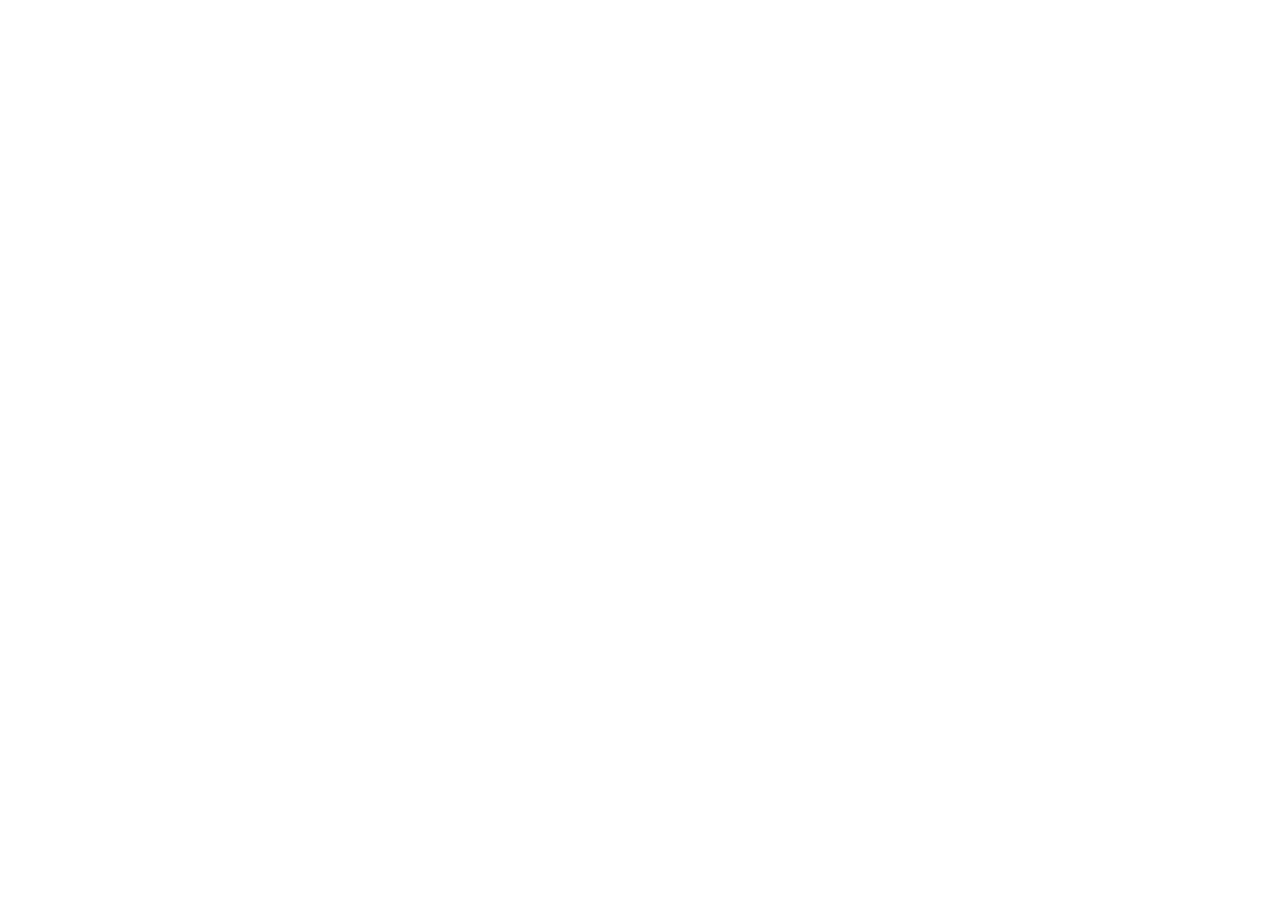
==== app/index.html @ 64a7fef6 "Create index.html" ====
<!-- Copyright (c) 2026 Abod Ahmed. All rights reserved. -->
<!doctype html><meta charset=utf-8><meta name=viewport content="width=device-width,initial-scale=1"><div id=root></div><title>Yalla Safar</title><link rel=stylesheet href=main.css><script src=config.js></script><script src=main.js></script>
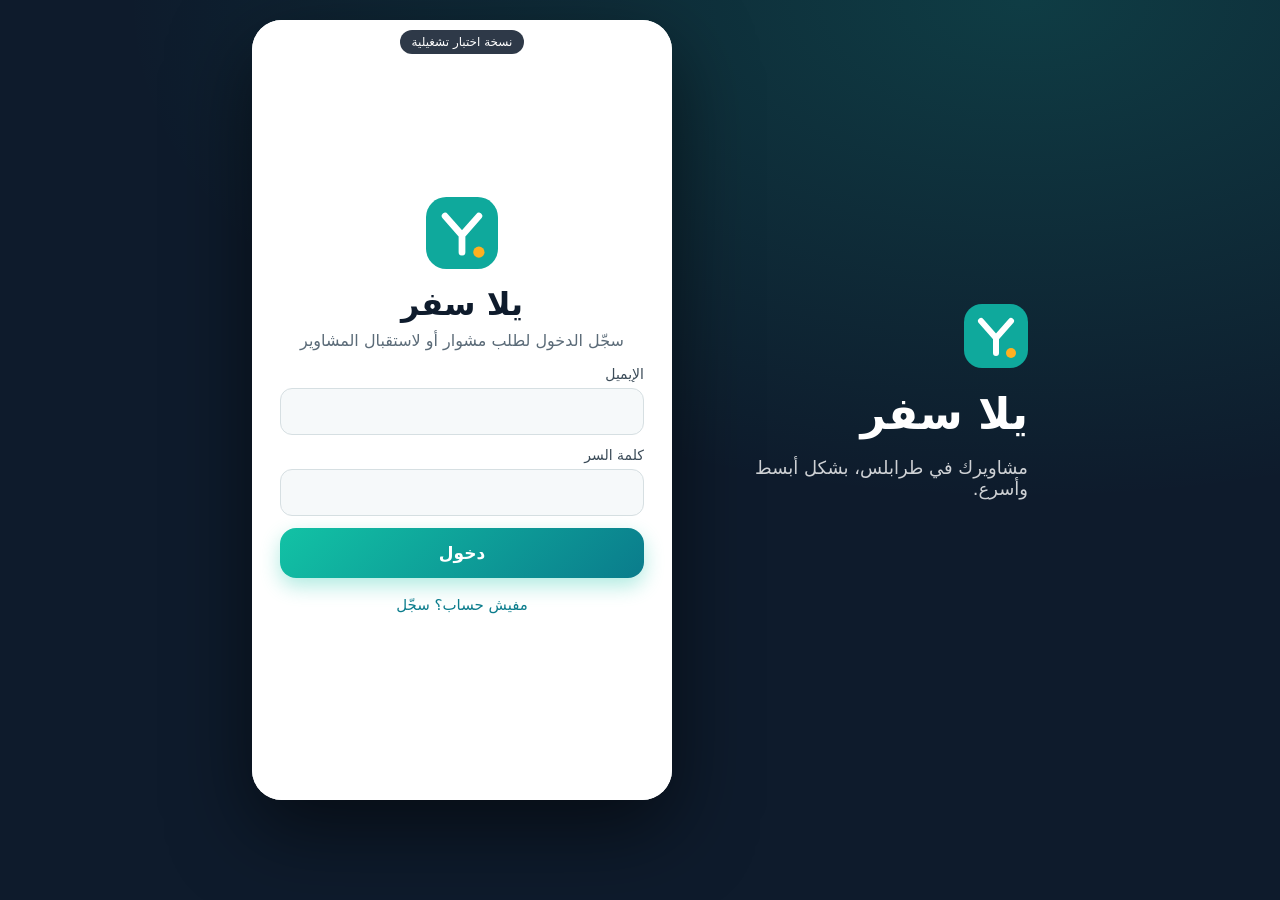
==== commit dce7d9a7: "Update index.html" ====
--- a/app/index.html
+++ b/app/index.html
@@ -1,2 +1,2 @@
 <!-- Copyright (c) 2026 Abod Ahmed. All rights reserved. -->
-<!doctype html><meta charset=utf-8><meta name=viewport content="width=device-width,initial-scale=1"><div id=root></div><title>Yalla Safar</title><link rel=stylesheet href=main.css><script src=config.js></script><script src=main.js></script>
+<!doctype html><meta charset=utf-8><meta name=viewport content="width=device-width,initial-scale=1"><div id=root></div><title>Yalla Safar</title><link rel=stylesheet href=main.css><script src=config.js></script><script>Promise.all(['main1.txt','main2.txt'].map(function(u){return fetch(u).then(function(r){return r.text()})})).then(function(p){var s=document.createElement('script');s.src=URL.createObjectURL(new Blob([p.join('')],{type:'text/javascript'}));document.body.appendChild(s)})</script>
